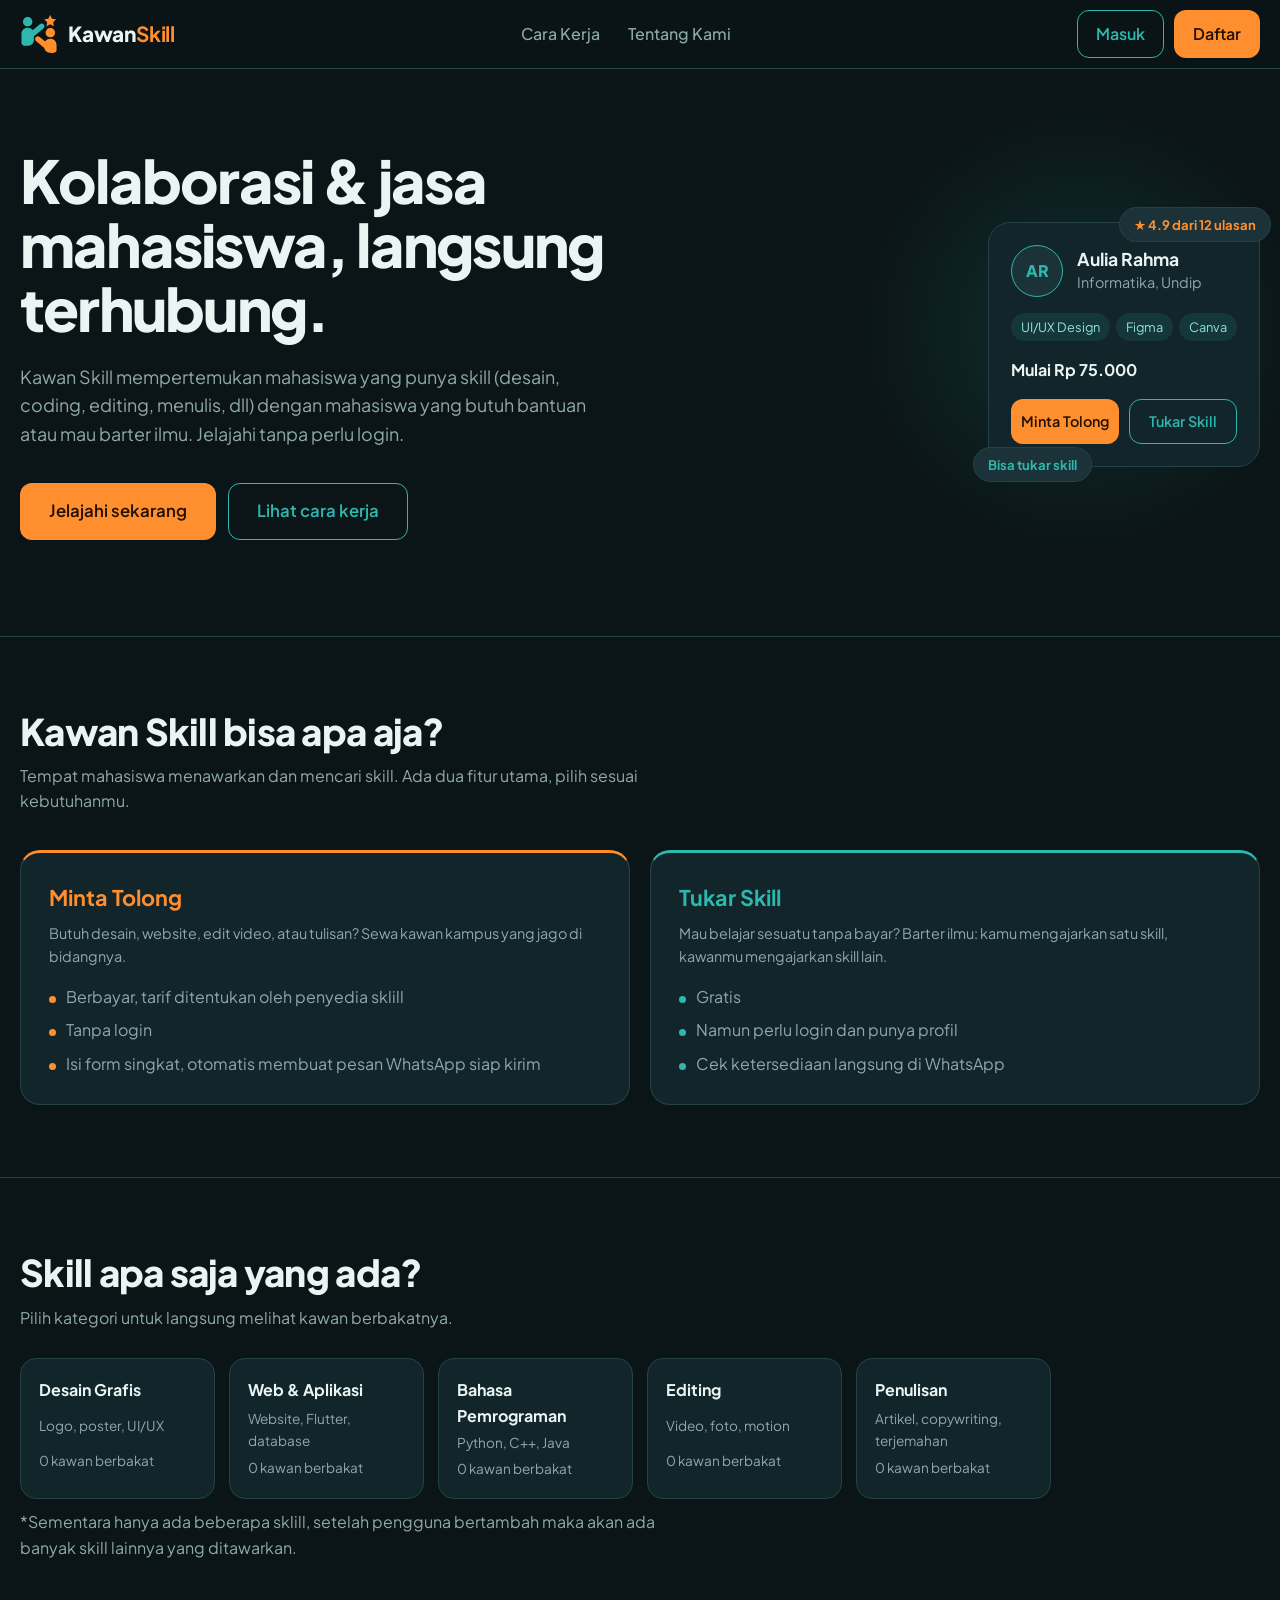
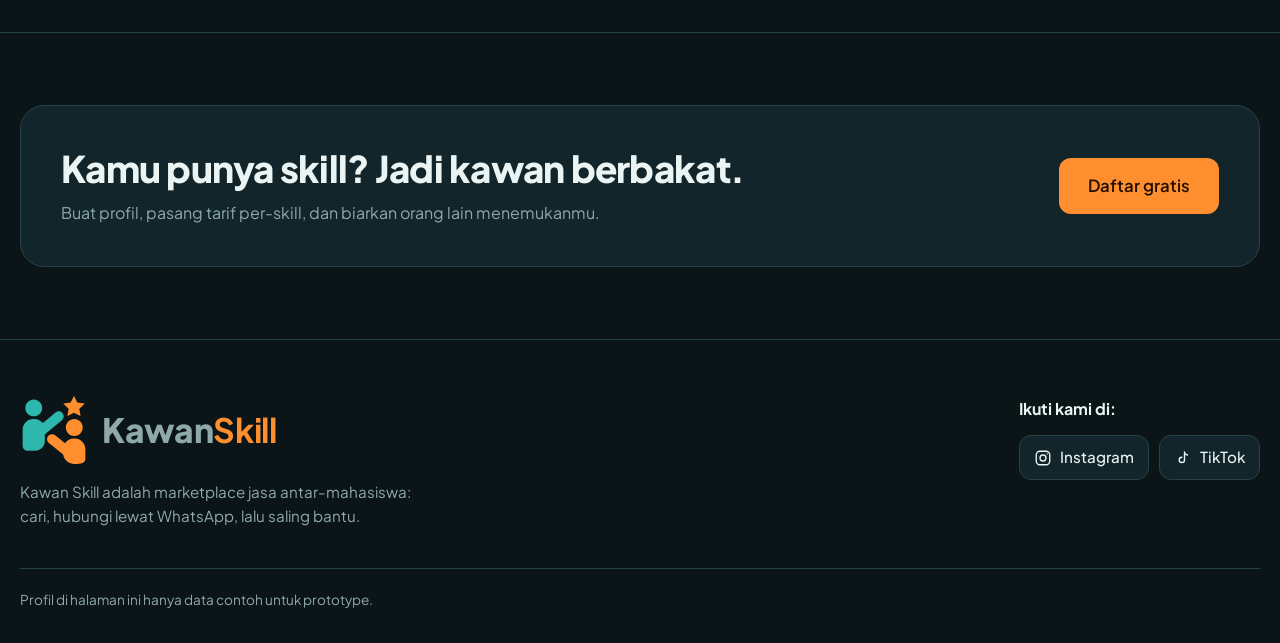
==== index.html @ 1c6a4a62 "feat: initial commit MVP Kawan Skill" ====
<!doctype html>
<html lang="id">

<head>
	<meta charset="utf-8">
	<meta name="viewport" content="width=device-width, initial-scale=1, viewport-fit=cover">

	<title>Kawan Skill | Cari dan tukar skill antar-mahasiswa</title>

	<link rel="icon" href="assets/logo.svg" type="image/svg+xml">
	<link rel="preconnect" href="https://fonts.googleapis.com">
	<link rel="preconnect" href="https://fonts.gstatic.com" crossorigin>
	<link href="https://fonts.googleapis.com/css2?family=Plus+Jakarta+Sans:wght@400;500;600;700;800&display=swap"
		rel="stylesheet">
	<link rel="stylesheet" href="css/style.css">
</head>

<body>
	<!-- ===== NAVBAR ===== -->
	<header>
		<div class="wrap nav">
			<a class="brand" href="index.html" aria-label="Kawan Skill, ke beranda">
				<img class="lg" src="assets/logo.svg" alt="">
				<span>Kawan<b>Skill</b></span>
			</a>
			<nav class="links">
				<a href="cara-kerja.html">Cara Kerja</a>
				<a href="tentang.html">Tentang Kami</a>
			</nav>
			<!-- Tombol kanan: tamu melihat Masuk/Daftar, pengguna login melihat Profil/Keluar (diatur js/navbar.js) -->
			<div class="auth" id="nav-tamu">
				<a class="btn tl" href="masuk.html">Masuk</a>
				<a class="btn or" href="daftar.html">Daftar</a>
			</div>
			<div class="auth" id="nav-user" hidden>
				<a class="btn tl" href="profil-saya.html">Profil</a>
				<button class="btn or" id="btn-keluar">Keluar</button>
			</div>
		</div>
	</header>

	<!-- ===== ISI HALAMAN ===== -->
	<main>
		<div class="wrap">
			<section class="hero">
				<div class="glow"></div>
				<div style="position:relative">
					<h1>Kolaborasi & jasa mahasiswa, langsung terhubung.</h1>
					<p class="lead">Kawan Skill mempertemukan mahasiswa yang punya skill (desain, coding, editing,
						menulis, dll) dengan mahasiswa yang butuh bantuan atau mau barter ilmu. Jelajahi tanpa perlu
						login.</p>
					<div class="cta">
						<a class="btn or big" href="katalog.html">Jelajahi sekarang</a>
						<a class="btn tl big" href="cara-kerja.html">Lihat cara kerja</a>
					</div>
				</div>

				<!-- Contoh Kartu profil -- Animasi hover (miring + cahaya) diatur di js/pages/index.js -->
				<div class="demo" aria-label="Contoh kartu profil">
					<span class="fl f1">★ 4.9 dari 12 ulasan</span>
					<div class="ph">
						<div class="av" style="--c:#2DB7AD">AR</div>
						<div>
							<h3>Aulia Rahma</h3>
							<p class="mu">Informatika, Undip</p>
						</div>
					</div>
					<div class="tags">
						<span class="tag">UI/UX Design</span>
						<span class="tag">Figma</span>
						<span class="tag">Canva</span>
					</div>
					<p class="pr">Mulai Rp 75.000</p>
					<div class="row">
						<span class="btn or">Minta Tolong</span>
						<span class="btn tl">Tukar Skill</span>
					</div>
					<span class="fl f2">Bisa tukar skill</span>
				</div>
			</section>
		</div>

		<section class="sec">
			<div class="wrap">
				<h2>Kawan Skill bisa apa aja?</h2>
				<p class="sub">Tempat mahasiswa menawarkan dan mencari skill. Ada dua fitur utama, pilih sesuai
					kebutuhanmu.</p>
				<div class="duo">
					<div class="mode" style="--c:#FF8F2E">
						<h3>Minta Tolong</h3>
						<p class="mu">Butuh desain, website, edit video, atau tulisan? Sewa kawan kampus yang jago di
							bidangnya.</p>
						<ul>
							<li>Berbayar, tarif ditentukan oleh penyedia sklill</li>
							<li>Tanpa login</li>
							<li>Isi form singkat, otomatis membuat pesan WhatsApp siap kirim</li>
						</ul>
					</div>
					<div class="mode" style="--c:#2DB7AD">
						<h3>Tukar Skill</h3>
						<p class="mu">Mau belajar sesuatu tanpa bayar? Barter ilmu: kamu mengajarkan satu skill, kawanmu
							mengajarkan skill lain.</p>
						<ul>
							<li>Gratis</li>
							<li>Namun perlu login dan punya profil</li>
							<li>Cek ketersediaan langsung di WhatsApp</li>
						</ul>
					</div>
				</div>
			</div>
		</section>

		<section class="sec">
			<div class="wrap">
				<h2>Skill apa saja yang ada?</h2>
				<p class="sub">Pilih kategori untuk langsung melihat kawan berbakatnya.</p>

				<!-- Jumlah kawan di tiap kartu diisi oleh js/pages/index.js (atribut data-jumlah-kategori) -->
				<div class="catg">
					<a class="cc" href="katalog.html?kategori=Desain%20Grafis">
						<b>Desain Grafis</b>
						<span>Logo, poster, UI/UX</span>
						<span data-jumlah-kategori="Desain Grafis"></span>
					</a>
					<a class="cc" href="katalog.html?kategori=Web%20%26%20Aplikasi">
						<b>Web &amp; Aplikasi</b>
						<span>Website, Flutter, database</span>
						<span data-jumlah-kategori="Web & Aplikasi"></span>
					</a>
					<a class="cc" href="katalog.html?kategori=Bahasa%20Pemrograman">
						<b>Bahasa Pemrograman</b>
						<span>Python, C++, Java</span>
						<span data-jumlah-kategori="Bahasa Pemrograman"></span>
					</a>
					<a class="cc" href="katalog.html?kategori=Editing">
						<b>Editing</b>
						<span>Video, foto, motion</span>
						<span data-jumlah-kategori="Editing"></span>
					</a>
					<a class="cc" href="katalog.html?kategori=Penulisan">
						<b>Penulisan</b>
						<span>Artikel, copywriting, terjemahan</span>
						<span data-jumlah-kategori="Penulisan"></span>
					</a>
				</div>
				<p class="sub">*Sementara hanya ada beberapa sklill, setelah pengguna bertambah maka akan ada banyak
					skill lainnya yang ditawarkan.</p>
			</div>
		</section>

		<section class="sec">
			<div class="wrap">
				<div class="band">
					<div>
						<h2>Kamu punya skill? Jadi kawan berbakat.</h2>
						<p class="sub">Buat profil, pasang tarif per-skill, dan biarkan orang lain menemukanmu.</p>
					</div>
					<a class="btn or big" href="daftar.html">Daftar gratis</a>
				</div>
			</div>
		</section>
	</main>

	<!-- ===== FOOTER ===== -->
	<footer>
		<div class="wrap">
			<div class="ft">
				<div class="fb">
					<a class="brand" href="index.html" aria-label="Kawan Skill, ke beranda">
						<img class="lg" src="assets/logo.svg" alt="">
						<span>Kawan<b>Skill</b></span>
					</a>
					<p>Kawan Skill adalah marketplace jasa antar-mahasiswa: cari, hubungi lewat WhatsApp, lalu saling bantu.</p>
				</div>
				<div class="fs">
					<h4>Ikuti kami di:</h4>
					
					<!-- Tautan media sosial masih placeholder: ganti dengan akun Kawan Skill -->
					<div class="soc">
						<a href="https://www.instagram.com/" target="_blank" rel="noopener noreferrer"><svg viewBox="0 0 24 24" aria-hidden="true"><rect x="3" y="3" width="18" height="18" rx="5"/><circle cx="12" cy="12" r="4"/><path d="M17.5 6.5h.01"/></svg>Instagram</a>
						<a href="https://www.tiktok.com/" target="_blank" rel="noopener noreferrer"><svg viewBox="0 0 24 24" aria-hidden="true"><path d="M14 4v10.5a3.5 3.5 0 1 1-3.5-3.5M14 4c.3 2.3 1.8 3.8 4 4"/></svg>TikTok</a>
					</div>
				</div>
			</div>
			<p class="cp">Profil di halaman ini hanya data contoh untuk prototype.</p>
		</div>
	</footer>

	<div id="toast" role="status"></div>

	<!-- ===== SCRIPT ===== -->
	<script type="module" src="js/supabase-client.js"></script>
	<script src="js/helper.js"></script>
	<script src="js/state.js"></script>
	<script src="js/navbar.js"></script>
	<script src="js/data.js"></script>
	<script src="js/pages/index.js"></script>
</body>

</html>
---- css/style.css ----
:root {
   --bg: #0B1517;
   --s1: #12252A;
   --s2: #1A3238;
   --line: #264248;
   --tx: #EAF4F3;
   --mu: #8FA9AB;
   --teal: #2DB7AD;
   --org: #FF8F2E;
   color-scheme: dark;
   box-sizing: border-box;
   padding-top: env(safe-area-inset-top, 0px);
   padding-bottom: env(safe-area-inset-bottom, 0px);
}

html {
   scroll-padding-top: calc(76px + env(safe-area-inset-top, 0px));
   scroll-behavior: auto;
}

*,
*::before,
*::after {
   box-sizing: border-box
}

* {
   font-variant-ligatures: none;
   font-feature-settings: "liga" 0, "clig" 0;
}

body {
   margin: 0;
   font-family: 'Plus Jakarta Sans', system-ui, -apple-system, 'Segoe UI', Roboto, sans-serif;
   background: var(--bg);
   color: var(--tx);
   line-height: 1.6;
   -webkit-font-smoothing: antialiased;
}

body::before {
   content: "";
   position: fixed;
   inset: 0 0 auto;
   height: env(safe-area-inset-top, 0px);
   background: rgba(11, 21, 23, .92);
   z-index: 30;
}

h1,
h2,
h3,
p,
ul,
ol {
   margin: 0
}

a {
   color: inherit;
   text-decoration: none;
}

[hidden] {
   display: none !important
}

:focus-visible {
   outline: 2px solid var(--teal);
   outline-offset: 3px;
}

.wrap {
   max-width: 1280px;
   margin: 0 auto;
   padding: 0 20px;
}

#tempat-navbar {
   display: block;
   min-height: calc(69px + env(safe-area-inset-top, 0px));
}

#tempat-footer {
   display: block;
   min-height: 280px;
}

header {
   position: sticky;
   top: env(safe-area-inset-top, 0px);
   z-index: 20;
   background: rgba(11, 21, 23, .9);
   backdrop-filter: blur(12px);
   border-bottom: 1px solid var(--line);
}

.nav {
   display: flex;
   align-items: center;
   gap: 24px;
   height: 68px;
}

.brand {
   display: flex;
   align-items: center;
   gap: 10px;
   font-weight: 800;
   font-size: 1.3rem;
   letter-spacing: -.01em;
}

.brand b {
   color: var(--org)
}

.lg {
   width: 38px;
   height: 38px;
   flex: none;
}

.links {
   display: flex;
   gap: 28px;
   margin: 0 auto;
   color: var(--mu);
   font-weight: 500;
}

.links a:hover {
   color: var(--tx)
}

.auth {
   display: flex;
   gap: 10px;
}

.btn {
   display: inline-flex;
   align-items: center;
   justify-content: center;
   padding: 10px 18px;
   border-radius: 12px;
   font: inherit;
   font-weight: 600;
   border: 1.5px solid transparent;
   cursor: pointer;
   transition: background .15s, border-color .15s;
}

.or {
   background: var(--org);
   color: #241000;
}

.or:hover {
   background: #ffa14d
}

.tl {
   border-color: var(--teal);
   color: var(--teal);
   background: transparent;
}

.tl:hover {
   background: rgba(45, 183, 173, .12)
}

.big {
   padding: 14px 28px;
   font-size: 1.05rem;
}

/* Beranda */
.hero {
   position: relative;
   display: grid;
   grid-template-columns: 1.1fr .9fr;
   gap: 56px;
   align-items: center;
   padding: 80px 0 96px;
}

.glow {
   position: absolute;
   right: -60px;
   top: 20px;
   width: 480px;
   height: 480px;
   background: radial-gradient(circle, rgba(45, 183, 173, .16), transparent 65%);
   pointer-events: none;
}

h1 {
   font-size: clamp(2.25rem, 5.2vw, 3.7rem);
   line-height: 1.08;
   font-weight: 800;
   letter-spacing: -.03em;
}

.lead {
   color: var(--mu);
   font-size: 1.12rem;
   max-width: 46ch;
   margin: 22px 0 34px;
}

.cta {
   display: flex;
   gap: 12px;
   flex-wrap: wrap;
}

.demo {
   position: relative;
   background: var(--s1);
   border: 1px solid var(--line);
   border-radius: 22px;
   padding: 22px;
   max-width: 380px;
   margin-left: auto;
   display: flex;
   flex-direction: column;
   gap: 16px;
   transform: perspective(900px) translateY(var(--ty, 0px)) rotateX(var(--rx, 0deg)) rotateY(var(--ry, 0deg));
   transition: transform .25s ease, border-color .25s, box-shadow .25s;
}

.demo::before {
   content: "";
   position: absolute;
   inset: 0;
   border-radius: inherit;
   z-index: -1;
   pointer-events: none;
   opacity: 0;
   transition: opacity .25s;
   background: radial-gradient(280px circle at var(--mx, 50%) var(--my, 50%), rgba(45, 183, 173, .26), transparent 62%);
}

.demo:hover {
   --ty: -6px;
   border-color: var(--teal);
   box-shadow: 0 22px 60px rgba(45, 183, 173, .18);
}

.demo:hover::before {
   opacity: 1
}

@keyframes fl {
   50% {
      transform: translateY(-6px)
   }
}

.f1 {
   animation: fl 4s ease-in-out infinite
}

.f2 {
   animation: fl 5s ease-in-out infinite reverse
}

.fl {
   position: absolute;
   background: var(--s2);
   border: 1px solid var(--line);
   border-radius: 999px;
   padding: 6px 14px;
   font-size: .82rem;
   font-weight: 700;
}

.f1 {
   top: -16px;
   right: -12px;
   color: var(--org);
}

.f2 {
   bottom: -16px;
   left: -16px;
   color: var(--teal);
}

.demo .row {
   display: flex;
   gap: 10px;
}

.demo .btn {
   flex: 1;
   padding: 10px 8px;
   font-size: .9rem;
}

.sec {
   padding: 72px 0;
   border-top: 1px solid var(--line);
}

h2 {
   font-size:
      clamp(1.6rem, 3.2vw, 2.3rem);
   line-height: 1.2;
   font-weight: 800;
   letter-spacing: -.02em;
}

.sub {
   color: var(--mu);
   margin-top: 10px;
   max-width: 56ch;
}

.duo {
   display: grid;
   grid-template-columns: 1fr 1fr;
   gap: 20px;
   margin-top: 36px;
}

.mode {
   background: var(--s1);
   border: 1px solid var(--line);
   border-top: 3px solid var(--c);
   border-radius: 20px;
   padding: 28px;
}

.mode h3 {
   font-size: 1.35rem;
   color: var(--c);
   margin-bottom: 6px;
}

.mode ul {
   list-style: none;
   padding: 0;
   margin-top: 16px;
   display: grid;
   gap: 8px;
   color: var(--mu);
}

.mode li::before {
   content: "";
   display: inline-block;
   width: 7px;
   height: 7px;
   border-radius: 50%;
   background: var(--c);
   margin-right: 10px;
}

.steps {
   list-style: none;
   padding: 0;
   display: grid;
   grid-template-columns: repeat(3, 1fr);
   gap: 20px;
   margin-top: 36px;
   counter-reset: s;
}

.steps li {
   counter-increment: s;
   background: var(--s1);
   border: 1px solid var(--line);
   border-radius: 18px;
   padding: 24px;
}

.steps li::before {
   content: counter(s);
   display: grid;
   place-items: center;
   width: 34px;
   height: 34px;
   border-radius: 50%;
   background: var(--teal);
   color: #04201D;
   font-weight: 800;
   margin-bottom: 14px;
}

.steps h3 {
   font-size: 1.1rem;
   margin-bottom: 4px;
}

.steps p {
   color: var(--mu);
   font-size: .95rem;
}

.band {
   background: var(--s1);
   border: 1px solid var(--line);
   border-radius: 24px;
   padding: 40px;
   display: flex;
   justify-content: space-between;
   align-items: center;
   gap: 24px;
   flex-wrap: wrap;
}

footer {
   border-top: 1px solid var(--line);
   padding: 56px 0 32px;
   color: var(--mu);
   font-size: .95rem;
}

.ft {
   display: flex;
   justify-content: space-between;
   align-items: flex-start;
   gap: 40px;
   flex-wrap: wrap;
}

.fb {
   max-width: 420px
}

.fb .brand {
   font-size: 2.1rem;
   gap: 14px;
}

.fb .lg {
   width: 68px;
   height: 68px;
}

.fb p {
   margin-top: 16px
}

.fs {
   display: flex;
   flex-direction: column;
   gap: 14px;
}

.fs h4 {
   margin: 0;
   color: var(--tx);
   font-size: 1rem;
}

.soc {
   display: flex;
   gap: 10px;
   flex-wrap: wrap;
}

.soc a {
   display: inline-flex;
   align-items: center;
   gap: 8px;
   padding: 9px 14px;
   border: 1px solid var(--line);
   border-radius: 12px;
   background: var(--s1);
   color: var(--tx);
   font-weight: 500;
   transition: border-color .15s, color .15s;
}

.soc a:hover {
   border-color: var(--teal);
   color: var(--teal);
}

.soc svg {
   width: 18px;
   height: 18px;
   fill: none;
   stroke: currentColor;
   stroke-width: 1.8;
   stroke-linecap: round;
   stroke-linejoin: round;
}

.cp {
   margin-top: 40px;
   padding-top: 20px;
   border-top: 1px solid var(--line);
   font-size: .85rem;
}

/* Katalog */
.kh {
   text-align: center;
   padding: 56px 0 8px;
}

.kh .sub {
   margin: 12px auto 0
}

.search {
   display: flex;
   gap: 10px;
   max-width: 680px;
   margin: 28px auto 0;
}

input[type=search],
select {
   background: var(--s1);
   border: 1px solid var(--line);
   color: var(--tx);
   border-radius: 12px;
   padding: 12px 16px;
   font: inherit;
}

input[type=search] {
   flex: 1;
   min-width: 0;
}

.chips {
   display: flex;
   gap: 8px;
   flex-wrap: wrap;
   justify-content: center;
   margin: 22px 0;
}

.chip {
   padding: 8px 16px;
   border-radius: 999px;
   border: 1px solid var(--line);
   background: transparent;
   color: var(--mu);
   font: inherit;
   font-weight: 500;
   cursor: pointer;
}

.chip:hover {
   color: var(--tx);
   border-color: var(--teal);
}

.chip[aria-pressed=true] {
   background: var(--teal);
   border-color: var(--teal);
   color: #04201D;
   font-weight: 700;
}

.tools {
   display: flex;
   gap: 12px;
   flex-wrap: wrap;
   justify-content: space-between;
   align-items: center;
   margin: 0 0 20px;
}

.tools .l,
.tools .r {
   display: flex;
   gap: 12px;
   align-items: center;
   flex-wrap: wrap;
}

.cnt {
   color: var(--mu);
   font-size: .95rem;
}

.sw-t {
   display: flex;
   align-items: center;
   gap: 8px;
   color: var(--mu);
   cursor: pointer;
}

.sw-t input {
   accent-color: var(--teal);
   width: 17px;
   height: 17px;
}

.grid {
   display: grid;
   grid-template-columns: repeat(auto-fill, minmax(310px, 1fr));
   gap: 18px;
   padding-bottom: 72px;
}

.pc {
   background: var(--s1);
   border: 1px solid var(--line);
   border-radius: 18px;
   padding: 20px;
   display: flex;
   flex-direction: column;
   gap: 14px;
   transition: border-color .15s
}

.pc:hover {
   border-color: var(--teal)
}

.ph {
   display: flex;
   gap: 14px;
   align-items: center
}

.ph h3 {
   font-size: 1.1rem;
   line-height: 1.3
}

.mu {
   color: var(--mu);
   font-size: .9rem
}

.av {
   width: 52px;
   height: 52px;
   border-radius: 50%;
   display: grid;
   place-items: center;
   font-weight: 800;
   background: var(--s2);
   color: var(--c);
   border: 1.5px solid var(--c);
   flex: none
}

.tags {
   display: flex;
   gap: 6px;
   flex-wrap: wrap
}

.tag {
   font-size: .8rem;
   padding: 4px 10px;
   border-radius: 999px;
   background: rgba(45, 183, 173, .12);
   color: #8fe3dc
}

.pf {
   display: flex;
   justify-content: space-between;
   align-items: center;
   gap: 8px;
   margin-top: auto
}

.pr {
   font-weight: 700
}

.rt {
   color: var(--org);
   font-weight: 700;
   font-size: .92rem
}

.rt span {
   color: var(--mu);
   font-weight: 500
}

.sw {
   font-size: .76rem;
   font-weight: 700;
   color: var(--teal);
   border: 1px solid rgba(45, 183, 173, .55);
   padding: 2px 9px;
   border-radius: 999px;
   white-space: nowrap
}

.pc .btn {
   width: 100%
}

.empty {
   text-align: center;
   padding: 56px 0 96px;
   color: var(--mu)
}

.empty .btn {
   margin-top: 16px
}

.btn:disabled {
   opacity: .45;
   cursor: not-allowed
}

.tb {
   background: var(--teal);
   color: #04201D
}

.tb:hover {
   background: #4cc9bf
}

.back {
   display: inline-block;
   margin-top: 28px;
   color: var(--mu)
}

.back:hover {
   color: var(--tx)
}

.pg {
   display: grid;
   grid-template-columns: 340px 1fr;
   gap: 28px;
   padding: 24px 0 80px;
   align-items: start
}

.side {
   position: sticky;
   top: calc(88px + env(safe-area-inset-top, 0px));
   background: var(--s1);
   border: 1px solid var(--line);
   border-radius: 22px;
   padding: 26px;
   display: flex;
   flex-direction: column;
   gap: 14px
}

.side .av {
   width: 88px;
   height: 88px;
   font-size: 1.7rem
}

.side .btn {
   width: 100%
}

.blk {
   background: var(--s1);
   border: 1px solid var(--line);
   border-radius: 20px;
   padding: 24px;
   margin-bottom: 18px
}

.blk h2 {
   font-size: 1.2rem;
   margin-bottom: 14px
}

.sk {
   display: flex;
   justify-content: space-between;
   gap: 12px;
   padding: 10px 0;
   border-bottom: 1px solid var(--line)
}

.sk:last-child {
   border: 0
}

.port {
   display: grid;
   grid-template-columns: repeat(3, 1fr);
   gap: 12px
}

.port div {
   aspect-ratio: 4/3;
   border-radius: 14px;
   background: var(--s2);
   border: 1px dashed var(--line);
   display: grid;
   place-items: center;
   color: var(--mu);
   font-size: .85rem
}

.rv {
   display: flex;
   justify-content: space-between;
   align-items: flex-start;
   gap: 16px;
   padding: 12px 0;
   border-bottom: 1px solid var(--line)
}

.sc {
   flex: none;
   color: var(--org);
   font-weight: 700;
   white-space: nowrap
}

dialog {
   padding: 0;
   background: var(--s1);
   color: var(--tx);
   border: 1px solid var(--line);
   border-radius: 22px;
   width: min(520px, calc(100% - 32px));
   max-height: 90dvh
}

dialog::backdrop {
   background: rgba(5, 10, 11, .72)
}

.dlg-isi {
   padding: 26px
}

.dlg-isi h2 {
   font-size: 1.4rem;
   margin-bottom: 6px
}

.fd {
   display: grid;
   gap: 6px;
   margin-top: 14px
}

.fd label {
   font-weight: 600;
   font-size: .92rem
}

.fd input,
.fd select,
.fd textarea {
   background: var(--bg);
   border: 1px solid var(--line);
   color: var(--tx);
   border-radius: 12px;
   padding: 11px 14px;
   font: inherit;
   width: 100%
}

.fd textarea {
   min-height: 90px;
   resize: vertical
}

.pvm {
   white-space: pre-wrap;
   background: var(--bg);
   border: 1px solid var(--line);
   border-left: 3px solid var(--c);
   border-radius: 12px;
   padding: 12px 14px;
   font-size: .9rem;
   color: var(--mu)
}

.dr {
   display: flex;
   gap: 10px;
   margin-top: 18px
}

.dr .btn {
   flex: 1
}

.ac {
   max-width: 440px;
   margin: 56px auto 96px;
   background: var(--s1);
   border: 1px solid var(--line);
   border-radius: 22px;
   padding: 28px
}

.ac .btn {
   width: 100%;
   margin-top: 18px
}

.tabs {
   display: flex;
   gap: 4px;
   background: var(--bg);
   border: 1px solid var(--line);
   border-radius: 12px;
   padding: 4px
}

.tabs a {
   flex: 1;
   text-align: center;
   padding: 9px;
   border-radius: 9px;
   color: var(--mu);
   font-weight: 600
}

.tabs a[aria-current=page] {
   background: var(--s2);
   color: var(--tx)
}

.note {
   font-size: .85rem;
   color: var(--mu);
   margin-top: 14px;
   text-align: center
}

.dk {
   max-width: 820px
}

.dh {
   display: flex;
   justify-content: space-between;
   align-items: center;
   gap: 16px;
   flex-wrap: wrap;
   padding: 40px 0 24px
}

.g2 {
   display: grid;
   grid-template-columns: 1fr 1fr;
   gap: 0 16px
}

.in {
   background: var(--bg);
   border: 1px solid var(--line);
   color: var(--tx);
   border-radius: 12px;
   padding: 11px 14px;
   font: inherit;
   width: 100%;
   min-width: 0
}

.skr {
   display: grid;
   grid-template-columns: 1fr 150px auto;
   gap: 10px;
   margin-top: 10px;
   align-items: center
}

.ptl {
   position: relative;
   overflow: hidden;
   aspect-ratio: 4/3;
   border-radius: 14px;
   border: 1px dashed var(--line);
   background: var(--s2);
   color: var(--mu);
   display: grid;
   place-items: center;
   cursor: pointer;
   font: inherit
}

.ptl:hover {
   border-color: var(--teal);
   color: var(--teal)
}

.ptl img {
   width: 100%;
   height: 100%;
   object-fit: cover
}

.x {
   position: absolute;
   top: 6px;
   right: 6px;
   width: 28px;
   height: 28px;
   border-radius: 50%;
   border: 0;
   background: rgba(0, 0, 0, .72);
   color: #fff;
   font-size: 1.1rem;
   cursor: pointer
}

.lk {
   display: flex;
   justify-content: space-between;
   align-items: center;
   gap: 10px;
   flex-wrap: wrap;
   padding: 12px 0;
   border-bottom: 1px solid var(--line);
   font-size: .92rem;
   word-break: break-all
}

.st {
   font-size: .76rem;
   font-weight: 700;
   color: var(--teal);
   border: 1px solid rgba(45, 183, 173, .55);
   padding: 2px 9px;
   border-radius: 999px;
   white-space: nowrap
}

#toast {
   position: fixed;
   left: 50%;
   bottom: calc(24px + env(safe-area-inset-bottom, 0px));
   transform: translateX(-50%);
   background: var(--s2);
   border: 1px solid var(--teal);
   padding: 10px 18px;
   border-radius: 12px;
   z-index: 50;
   opacity: 0;
   pointer-events: none;
   transition: opacity .2s
}

#toast.on {
   opacity: 1
}

.stars {
   display: flex;
   gap: 4px
}

.stars button {
   background: none;
   border: 0;
   padding: 2px 4px;
   font-size: 2rem;
   line-height: 1;
   color: var(--line);
   cursor: pointer
}

.stars button:hover,
.stars button.on {
   color: var(--org)
}

.cd {
   background: var(--s1);
   border: 1px solid var(--line);
   border-top: 3px solid var(--c);
   border-radius: 20px;
   padding: 28px
}

.cd h3 {
   color: var(--c);
   font-size: 1.3rem
}

.ol {
   margin: 14px 0 0;
   padding-left: 20px;
   display: grid;
   gap: 10px;
   color: var(--mu)
}

.fq {
   border-bottom: 1px solid var(--line);
   padding: 14px 0
}

.fq:last-child {
   border: 0
}

.fq summary {
   cursor: pointer;
   font-weight: 600
}

.fq p {
   margin-top: 8px
}

.tg {
   display: grid;
   grid-template-columns: repeat(3, 1fr);
   gap: 12px
}

.tm {
   background: var(--bg);
   border: 1px solid var(--line);
   border-radius: 16px;
   padding: 18px
}

.tm .av {
   margin: 0 auto 10px
}

.tm b {
   display: block
}

.tm .mu {
   margin-top: 4px;
   font-size: .9rem
}

.pb {
   padding-bottom: 72px
}

.stt {
   display: flex;
   align-items: center;
   gap: 8px;
   font-size: .88rem;
   color: var(--mu);
   margin: 0
}

.dot {
   width: 9px;
   height: 9px;
   border-radius: 50%;
   background: var(--mu);
   flex: none
}

.dot.on {
   background: var(--teal);
   box-shadow: 0 0 0 3px rgba(45, 183, 173, .22)
}

.dot.vc {
   background: var(--org)
}

.warn {
   background: rgba(245, 197, 66, .1);
   border: 1px solid rgba(245, 197, 66, .5);
   border-left: 4px solid #F5C542;
   color: #F8DC8A;
   border-radius: 14px;
   padding: 14px 18px;
   margin-top: 20px;
   font-size: .95rem
}

.warn b {
   color: #FFE08A
}

.catg {
   display: grid;
   grid-template-columns: repeat(auto-fill, minmax(190px, 1fr));
   gap: 14px;
   margin-top: 28px
}

.cc {
   background: var(--s1);
   border: 1px solid var(--line);
   border-radius: 16px;
   padding: 18px;
   text-align: left;
   color: var(--tx);
   font: inherit;
   cursor: pointer;
   display: grid;
   gap: 4px
}

.cc:hover {
   border-color: var(--teal)
}

.cc b {
   font-size: 1rem
}

.cc span {
   color: var(--mu);
   font-size: .85rem
}

.bd {
   font-size: .72rem;
   font-weight: 600;
   color: var(--mu);
   border: 1px solid var(--line);
   padding: 1px 8px;
   border-radius: 999px;
   margin-left: 6px;
   white-space: nowrap
}

@media(max-width:620px) {
   .tg {
      grid-template-columns: 1fr
   }
}

@media(max-width:820px) {
   .g2 {
      grid-template-columns: 1fr
   }
}

@media(max-width:480px) {
   .skr {
      grid-template-columns: 1fr 1fr
   }

   .skr input:first-child {
      grid-column: 1/-1
   }

   .ac {
      padding: 22px
   }
}

@media(max-width:820px) {
   .pg {
      grid-template-columns: 1fr
   }

   .side {
      position: static
   }
}

@media(max-width:820px) {
   .hero {
      grid-template-columns: 1fr;
      gap: 40px;
      padding: 48px 0 72px
   }

   .demo {
      margin: 0 auto
   }

   .links {
      display: none
   }

   .auth {
      margin-left: auto
   }

   .duo,
   .steps {
      grid-template-columns: 1fr
   }

   .band {
      padding: 28px
   }
}

@media(max-width:480px) {
   .auth .btn {
      padding: 8px 12px;
      font-size: .9rem
   }

   .brand {
      font-size: 1.1rem
   }

   .search {
      flex-wrap: wrap
   }

   .search .btn {
      width: 100%
   }
}

@media(prefers-reduced-motion:reduce) {
   * {
      transition: none !important;
      animation: none !important;
      scroll-behavior: auto !important
   }

   .demo {
      transform: none !important
   }
}

/* ---- tambahan: pembantu agar HTML tidak perlu atribut style panjang ---- */
.rt .angka {
   color: var(--org);
   font-weight: 700
}

/* angka rating di kartu dan profil */

/* status link ulasan yang sudah dipakai */
.st.terpakai {
   color: var(--mu);
   border-color: var(--line);
}

.kh.kiri {
   text-align: left
}

/* judul halaman info, rata kiri */
.kh.kiri .sub {
   margin-left: 0
}

.judul-halaman {
   font-size: clamp(2rem, 4.5vw, 2.8rem)
}

.p-besar {
   font-size: 1rem
}

.kecil {
   font-size: .82rem
}
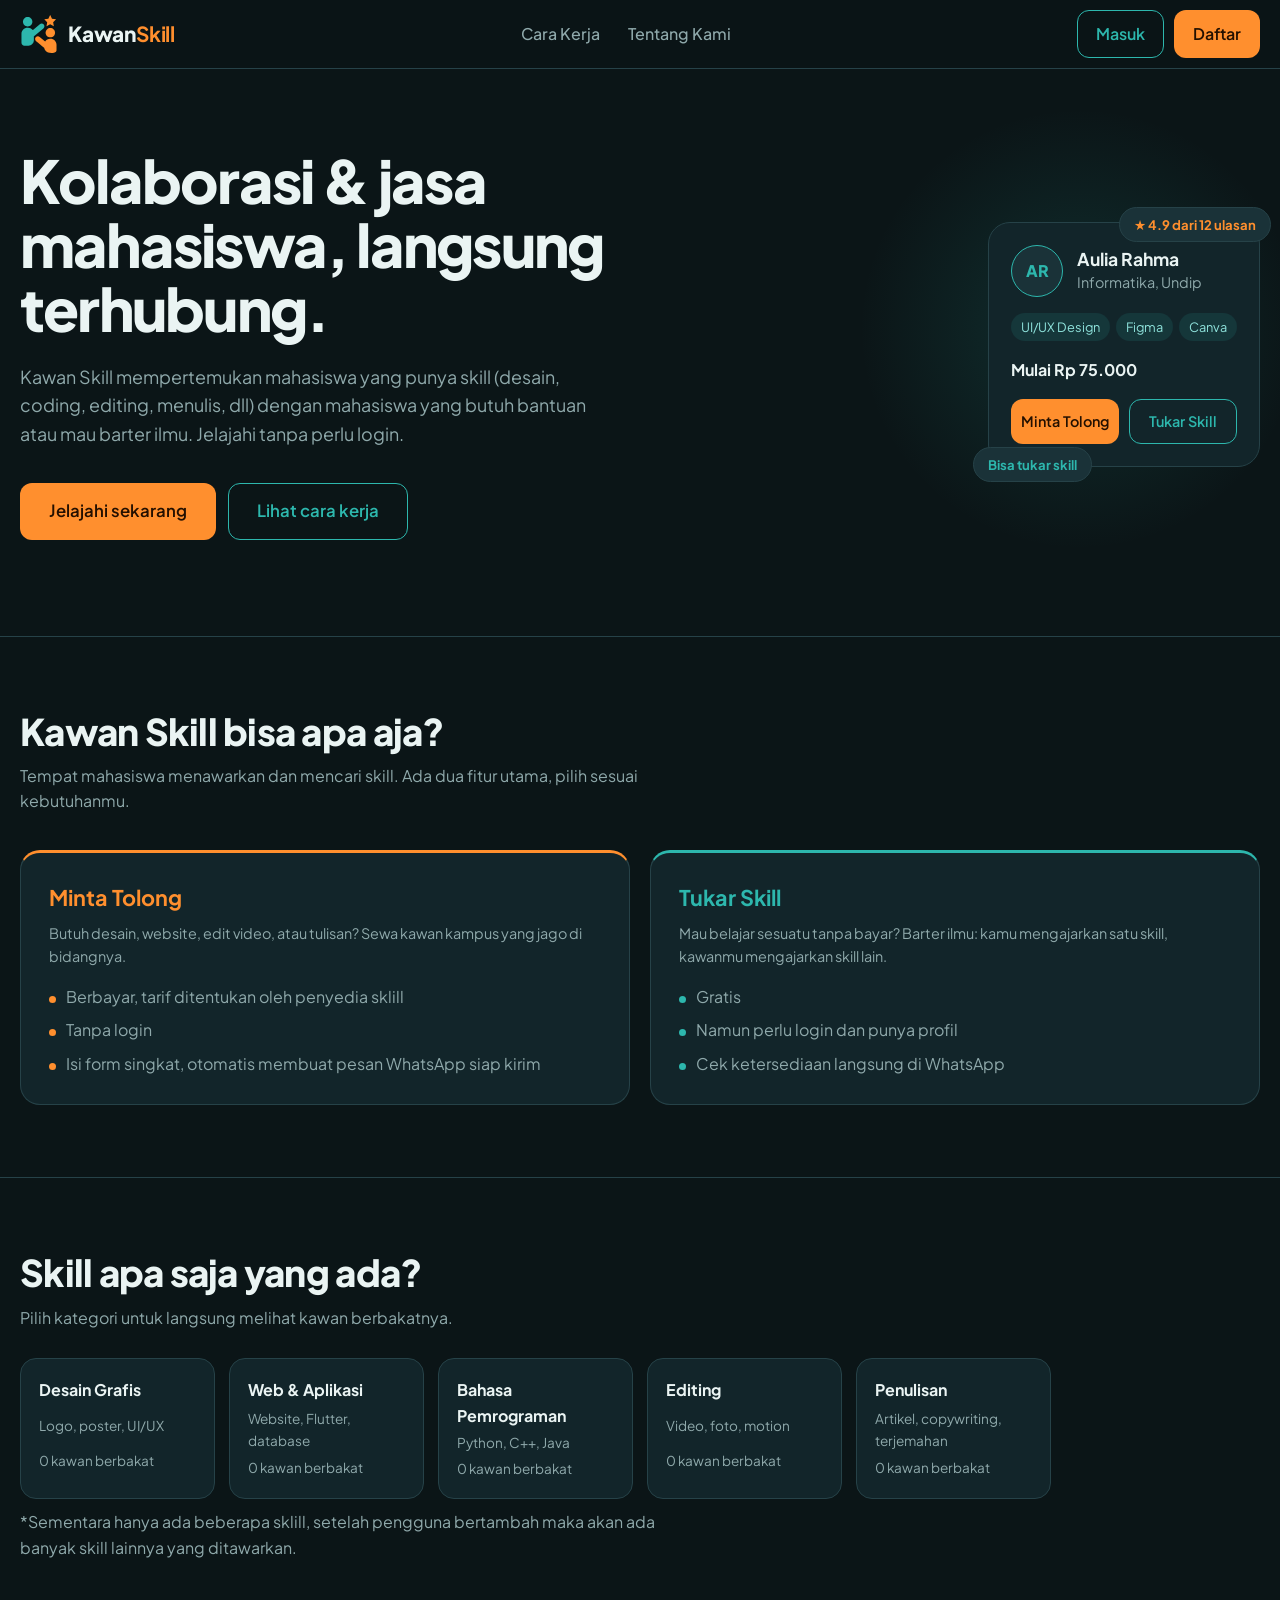
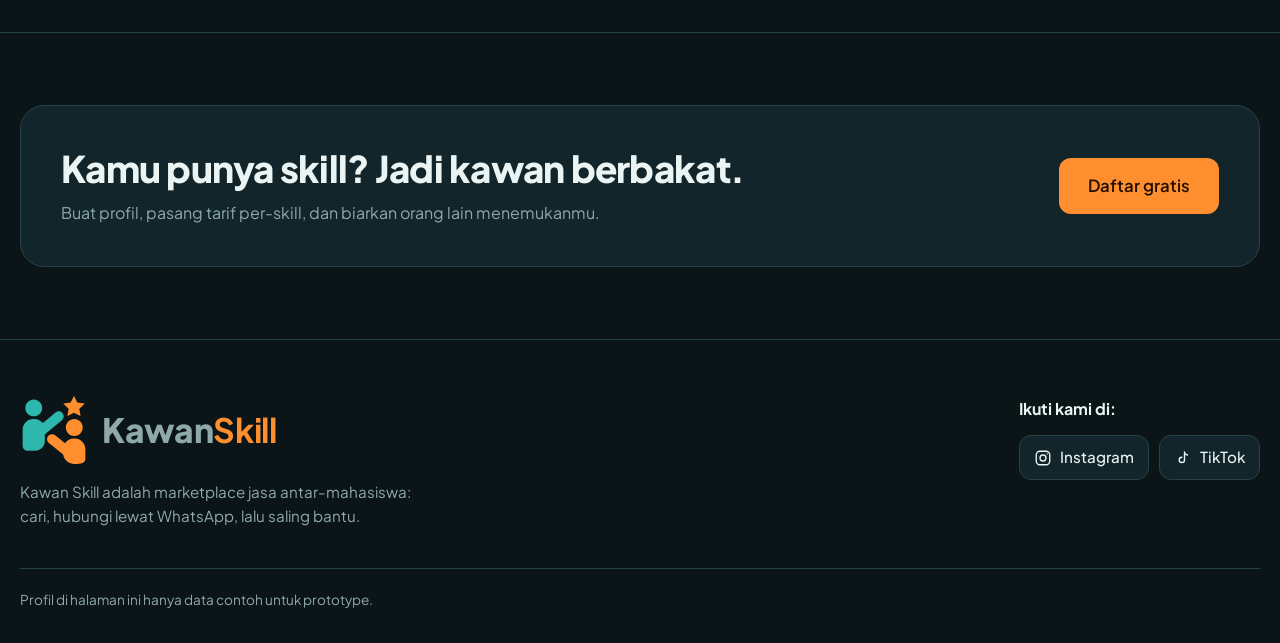
==== commit 4f74784c: "feat(navbar): add responsive mobile hamburger menu" ====
--- a/index.html
+++ b/index.html
@@ -36,6 +36,37 @@
 				<a class="btn tl" href="profil-saya.html">Profil</a>
 				<button class="btn or" id="btn-keluar">Keluar</button>
 			</div>
+
+			<!-- Tombol Hamburger Mobile -->
+			<button class="btn-hamburger" id="btn-hamburger" aria-label="Menu navigasi" aria-expanded="false">
+				<svg class="icon-hamburger" width="24" height="24" viewBox="0 0 24 24" fill="none" stroke="currentColor" stroke-width="2" stroke-linecap="round" stroke-linejoin="round">
+					<line x1="3" y1="12" x2="21" y2="12"></line>
+					<line x1="3" y1="6" x2="21" y2="6"></line>
+					<line x1="3" y1="18" x2="21" y2="18"></line>
+				</svg>
+				<svg class="icon-close" width="24" height="24" viewBox="0 0 24 24" fill="none" stroke="currentColor" stroke-width="2" stroke-linecap="round" stroke-linejoin="round" style="display:none;">
+					<line x1="18" y1="6" x2="6" y2="18"></line>
+					<line x1="6" y1="6" x2="18" y2="18"></line>
+				</svg>
+			</button>
+		</div>
+
+		<!-- Menu Mobile Dropdown -->
+		<div class="menu-mobile" id="menu-mobile" hidden>
+			<nav class="mobile-nav-links">
+				<a href="index.html">Beranda</a>
+				<a href="katalog.html">Katalog</a>
+				<a href="cara-kerja.html">Cara Kerja</a>
+				<a href="tentang.html">Tentang Kami</a>
+			</nav>
+			<div class="mobile-nav-auth" id="mobile-nav-tamu">
+				<a class="btn tl" href="masuk.html">Masuk</a>
+				<a class="btn or" href="daftar.html">Daftar</a>
+			</div>
+			<div class="mobile-nav-auth" id="mobile-nav-user" hidden>
+				<a class="btn tl" href="profil-saya.html">Profil Saya</a>
+				<button class="btn or" id="mobile-btn-keluar">Keluar</button>
+			</div>
 		</div>
 	</header>
 
--- a/css/style.css
+++ b/css/style.css
@@ -1357,4 +1357,107 @@
 
 .kecil {
    font-size: .82rem
+}
+
+/* ===== MOBILE RESPONSIVE NAVBAR & HAMBURGER MENU ===== */
+.btn-hamburger {
+   display: none;
+   background: transparent;
+   border: 0;
+   padding: 8px;
+   color: #e2e8f0;
+   cursor: pointer;
+   border-radius: 8px;
+   margin-left: auto;
+   line-height: 0;
+   transition: background 0.2s, color 0.2s;
+}
+
+.btn-hamburger:hover {
+   background: var(--s2);
+   color: var(--teal);
+}
+
+.menu-mobile {
+   position: absolute;
+   top: 100%;
+   left: 0;
+   width: 100%;
+   background: rgba(11, 21, 23, 0.96);
+   backdrop-filter: blur(16px);
+   -webkit-backdrop-filter: blur(16px);
+   border-bottom: 1px solid var(--line);
+   padding: 20px;
+   display: flex;
+   flex-direction: column;
+   gap: 16px;
+   box-shadow: 0 20px 25px -5px rgba(0, 0, 0, 0.5), 0 8px 10px -6px rgba(0, 0, 0, 0.5);
+   z-index: 50;
+   animation: slideDownNav 0.2s ease-out;
+}
+
+.menu-mobile[hidden] {
+   display: none !important;
+}
+
+@keyframes slideDownNav {
+   from {
+      opacity: 0;
+      transform: translateY(-8px);
+   }
+   to {
+      opacity: 1;
+      transform: translateY(0);
+   }
+}
+
+.mobile-nav-links {
+   display: flex;
+   flex-direction: column;
+   gap: 12px;
+}
+
+.mobile-nav-links a {
+   font-size: 1rem;
+   font-weight: 600;
+   color: var(--tx);
+   padding: 10px 14px;
+   border-radius: 10px;
+   transition: background 0.15s, color 0.15s;
+   text-decoration: none;
+}
+
+.mobile-nav-links a:hover {
+   background: var(--s1);
+   color: var(--teal);
+}
+
+.mobile-nav-auth {
+   display: flex;
+   flex-direction: column;
+   gap: 10px;
+   padding-top: 14px;
+   border-top: 1px solid var(--line);
+}
+
+.mobile-nav-auth .btn {
+   width: 100%;
+   text-align: center;
+   justify-content: center;
+   padding: 12px;
+   font-size: 0.95rem;
+}
+
+@media(max-width: 768px) {
+   header .links {
+      display: none !important;
+   }
+   header .auth {
+      display: none !important;
+   }
+   .btn-hamburger {
+      display: flex !important;
+      align-items: center;
+      justify-content: center;
+   }
 }
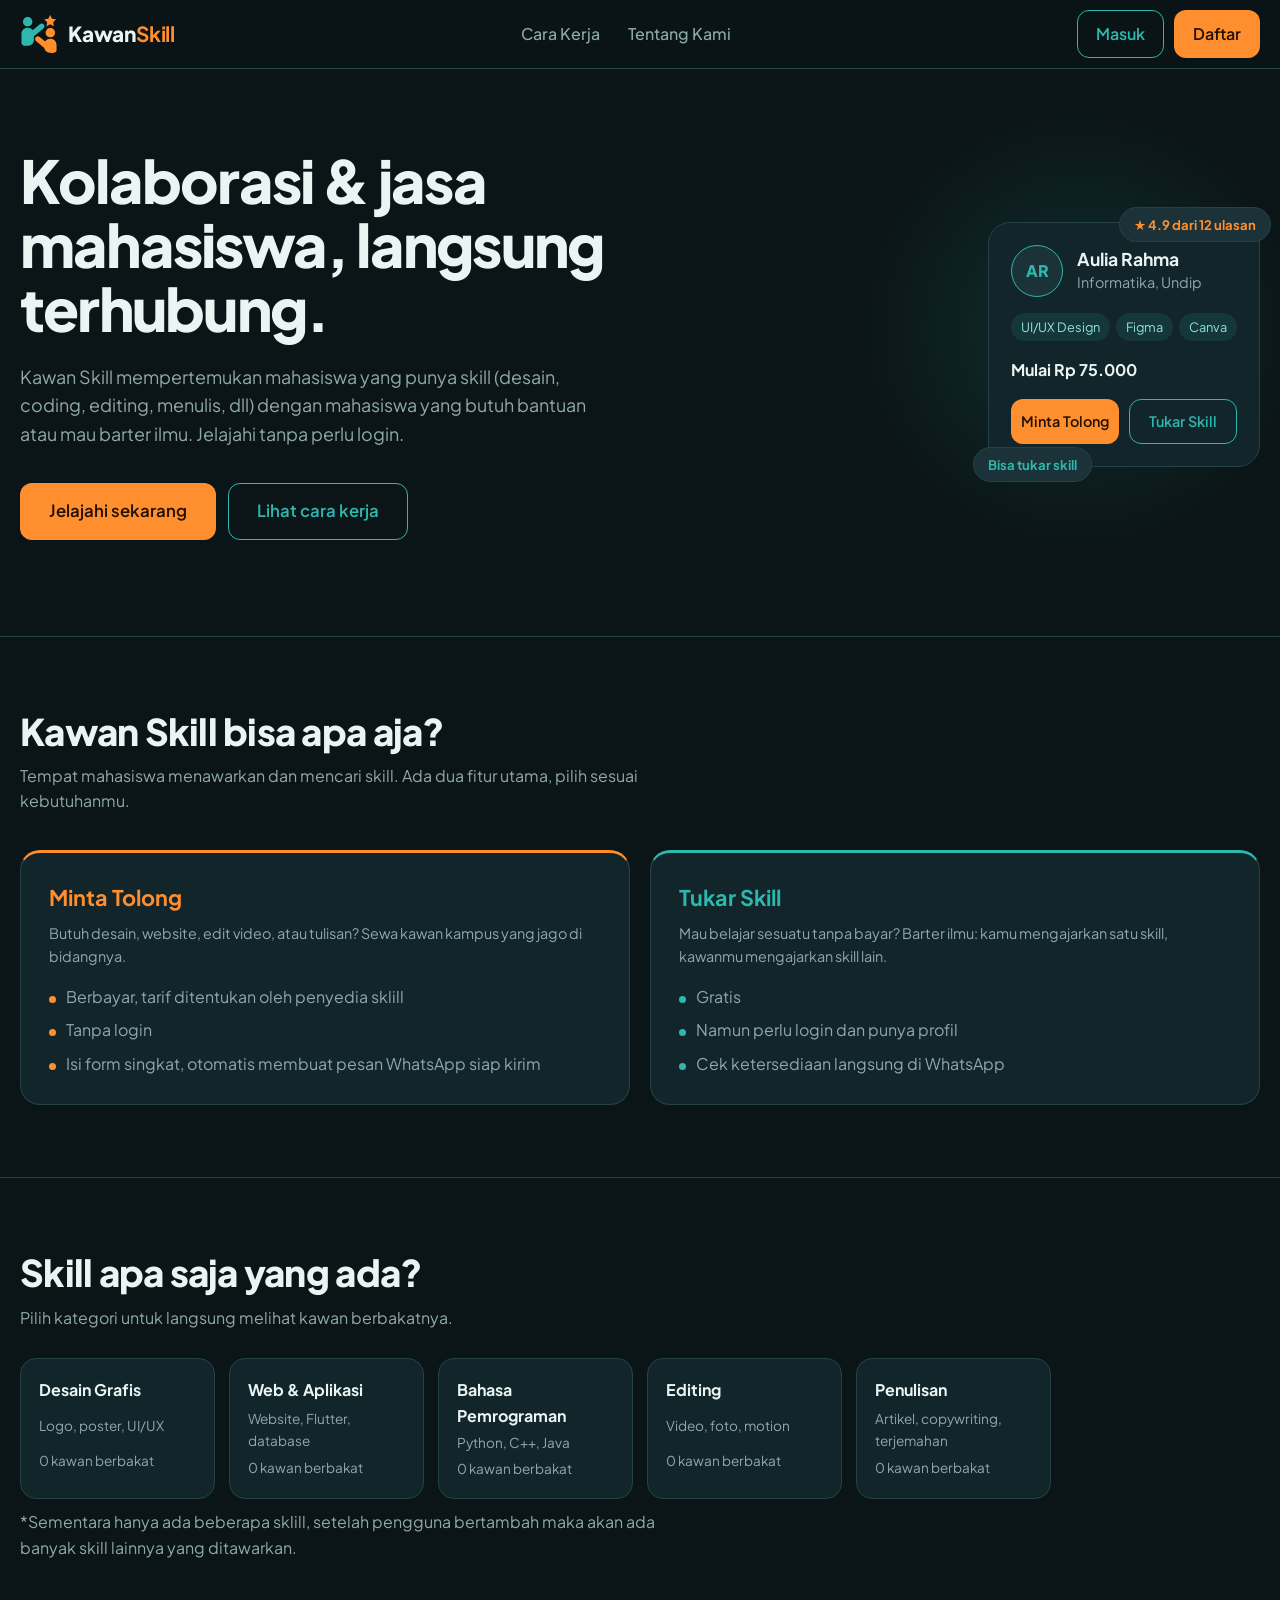
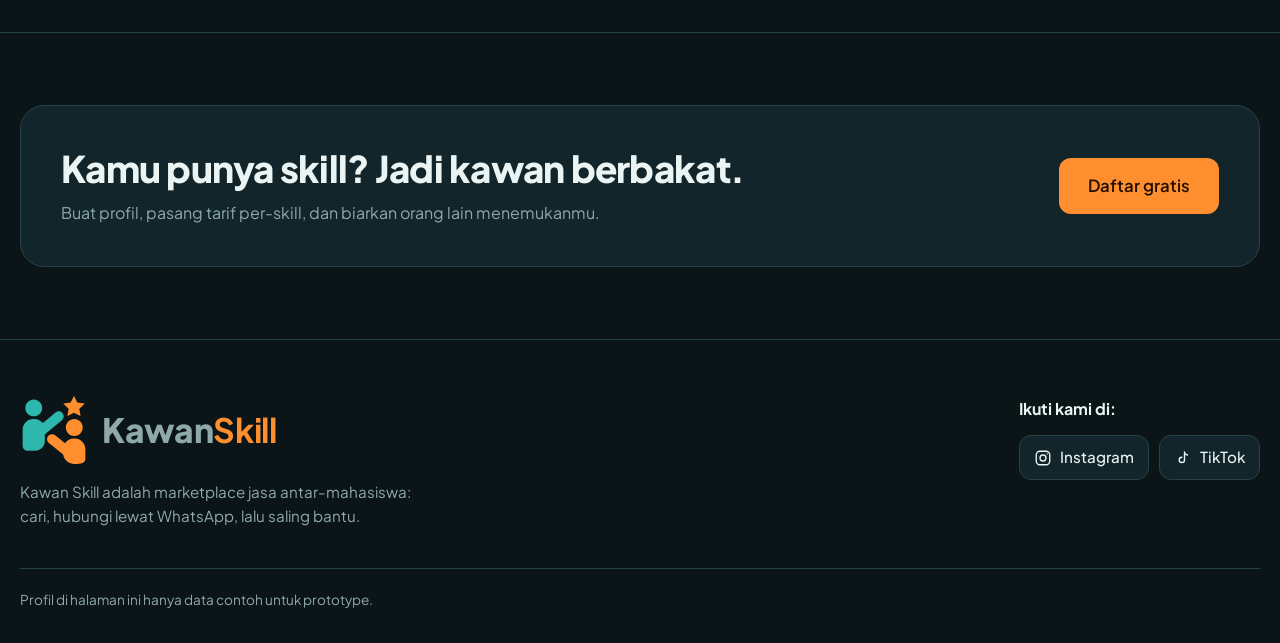
==== commit 01e47a8c: "refactor: update script paths and build config for new project structure" ====
--- a/index.html
+++ b/index.html
@@ -220,11 +220,11 @@
 	<div id="toast" role="status"></div>
 
 	<!-- ===== SCRIPT ===== -->
-	<script type="module" src="js/supabase-client.js"></script>
-	<script src="js/helper.js"></script>
-	<script src="js/state.js"></script>
-	<script src="js/navbar.js"></script>
-	<script src="js/data.js"></script>
+	<script type="module" src="js/config/supabase-client.js"></script>
+	<script src="js/core/helper.js"></script>
+	<script src="js/core/state.js"></script>
+	<script src="js/components/navbar.js"></script>
+	<script src="js/core/data.js"></script>
 	<script src="js/pages/index.js"></script>
 </body>
 
